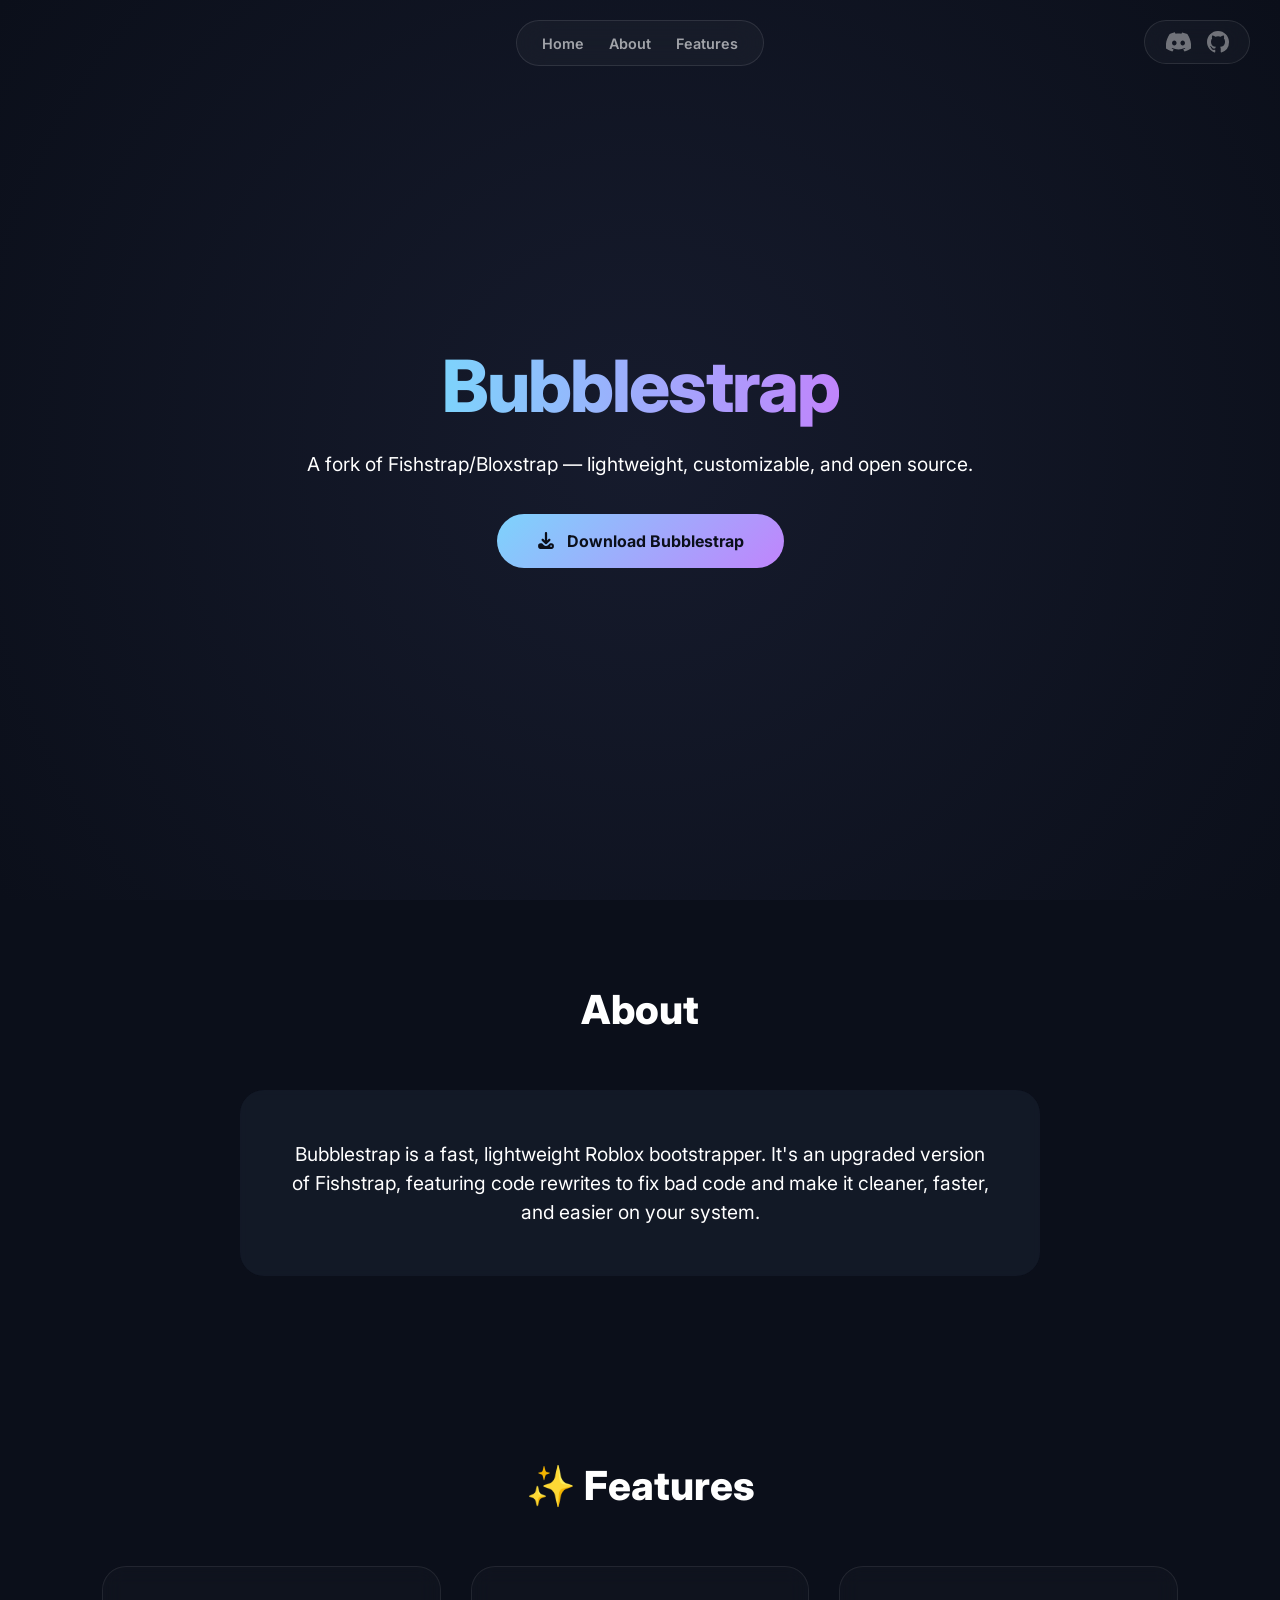
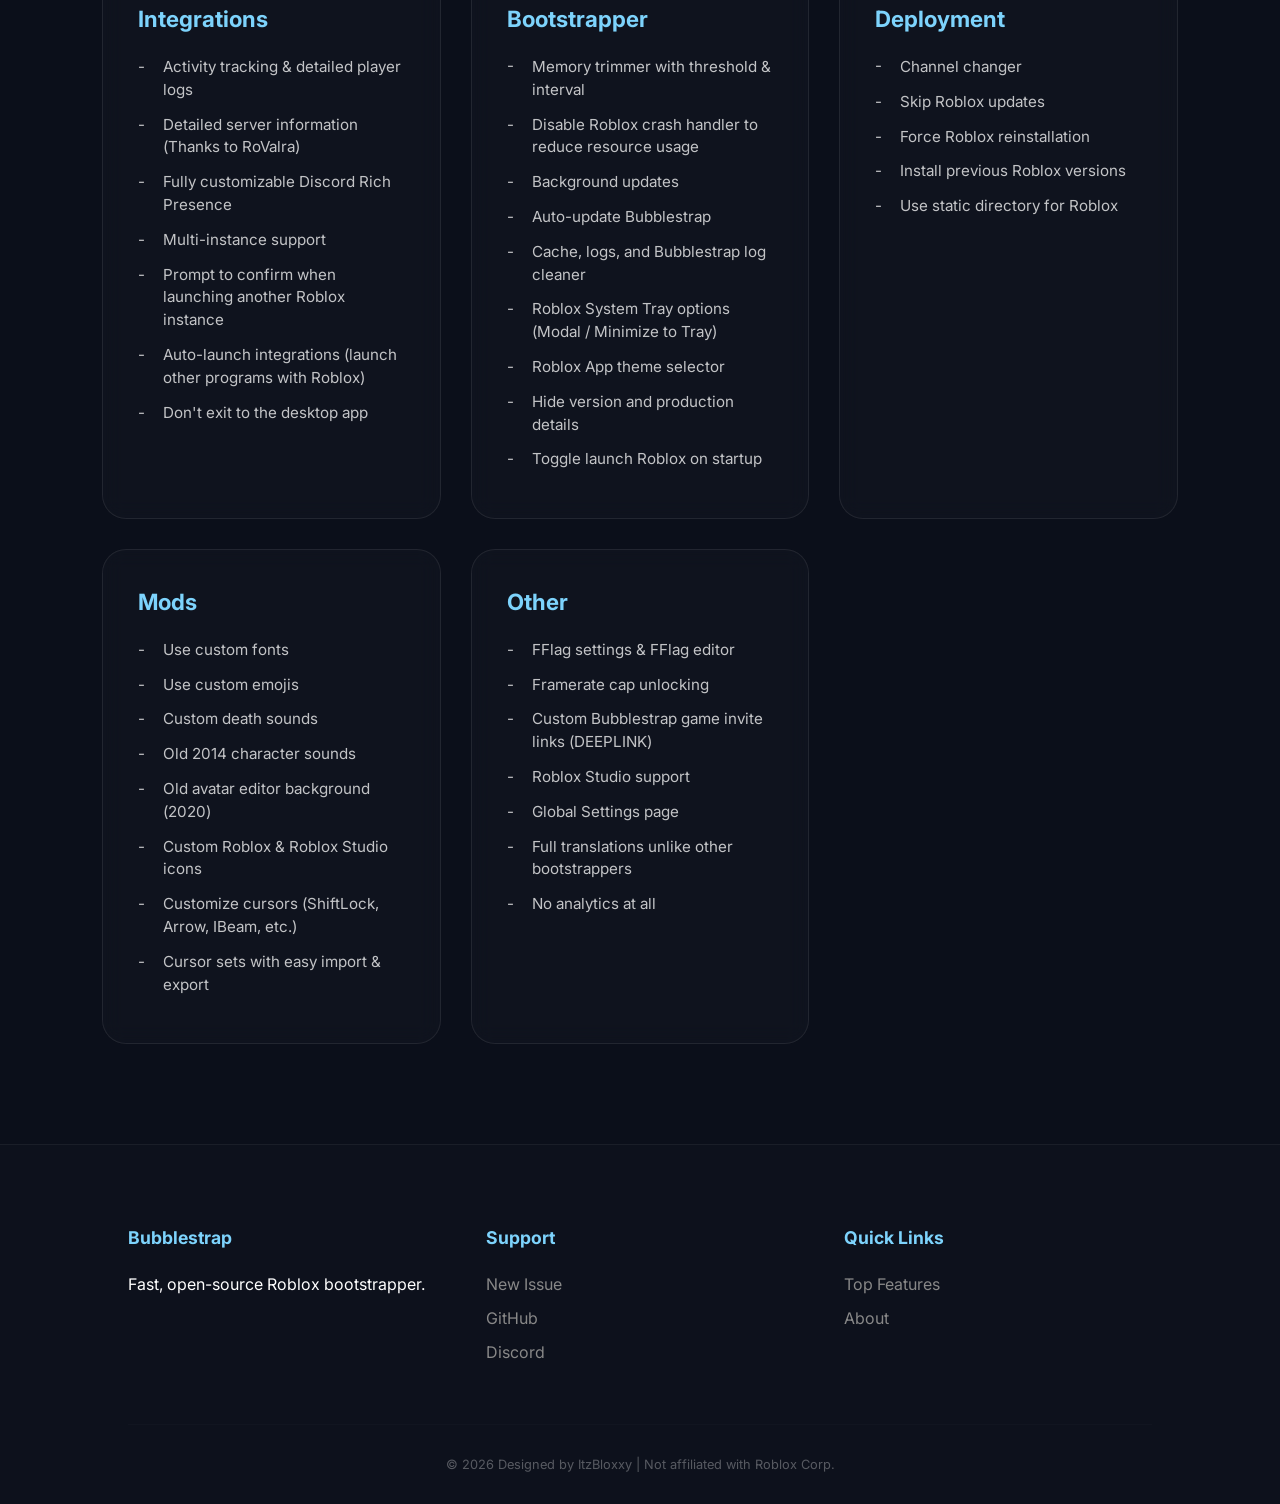
==== index.html @ a1fa7b93 "Small Update" ====
<!DOCTYPE html>
<html lang="en">
<head>
    <meta charset="UTF-8">
    <meta name="viewport" content="width=device-width, initial-scale=1.0">
    <title>Bubblestrap</title>

    <link rel="icon" type="image/x-icon" href="assets/icons/website.ico">
    <link rel="preconnect" href="https://fonts.googleapis.com">
    <link rel="preconnect" href="https://fonts.gstatic.com" crossorigin>
    <link href="https://fonts.googleapis.com/css2?family=Inter:wght@400;600;700;800&text=ABCDEFGHIJKLMNOPQRSTUVWXYZabcdefghijklmnopqrstuvwxyz0123456789%20%21%22%23%24%25%26%27%28%29%2A%2B%2C-./%3A%3B%3C%3D%3E%3F%40%5B%5C%5D%5E_%6B%7B%7C%7D%7E%E2%9C%A8&display=swap" rel="stylesheet">
    <link rel="stylesheet" href="css/style.css">
</head>
<body>

<div id="join-overlay">
    <div class="loader"></div>
    <h1 id="join-status">Preparing to join...</h1>
    <p style="opacity:.6;margin-bottom:20px;">Launching via Bubblestrap Protocol</p>
    <a id="manualJoinButton" class="btn" href="#">
        Click if not redirected
    </a>
</div>

<div id="main-site">
    <div class="bubble-container">
        <div class="bubble"></div>
        <div class="bubble"></div>
        <div class="bubble"></div>
        <div class="bubble"></div>
        <div class="bubble"></div>
    </div>

    <div class="social-header">
        <a href="https://discord.gg/VTKQCSwPvU" target="_blank" rel="noopener noreferrer" aria-label="Discord">
            <span class="icon icon-discord"></span>
        </a>
        <a href="https://github.com/ItzBloxxy/Bubblestrap" target="_blank" rel="noopener noreferrer" aria-label="GitHub">
            <span class="icon icon-github"></span>
        </a>
    </div>

    <nav>
        <ul>
            <li><a href="#home">Home</a></li>
            <li><a href="#about">About</a></li>
            <li><a href="#features">Features</a></li>
        </ul>
    </nav>

    <div id="home" class="hero">
        <h1 class="reveal">Bubblestrap</h1>
        <p class="reveal">
            A fork of Fishstrap/Bloxstrap — lightweight, customizable, and open source.
        </p>

        <a
            id="download-latest"
            class="btn reveal"
            href="https://github.com/ItzBloxxy/Bubblestrap/releases/latest/download/Bubblestrap.exe"
        >
            <span class="icon icon-download btn-icon"></span>
            Download Bubblestrap
        </a>
    </div>

    <section id="about">
        <h2 class="reveal">About</h2>
        <div class="about-box reveal">
            <p>
                Bubblestrap is a fast, lightweight Roblox bootstrapper.
                 It's an upgraded version of Fishstrap, featuring code rewrites to fix bad code and make it cleaner, faster, and easier on your system.
            </p>
        </div>
    </section>

<section id="features">
        <h2 class="reveal">✨ Features</h2>

        <div class="features-container">
            <!-- INTEGRATIONS -->
            <div class="feature-category reveal">
                <h3>Integrations</h3>
                <ul class="feature-list">
                    <li>Activity tracking & detailed player logs</li>
                    <li>Detailed server information (Thanks to RoValra)</li>
                    <li>Fully customizable Discord Rich Presence</li>
                    <li>Multi-instance support</li>
                    <li>Prompt to confirm when launching another Roblox instance</li>
                    <li>Auto-launch integrations (launch other programs with Roblox)</li>
                    <li>Don't exit to the desktop app</li>
                </ul>
            </div>

            <!-- BOOTSTRAPPER -->
            <div class="feature-category reveal">
                <h3>Bootstrapper</h3>
                <ul class="feature-list">
                    <li>Memory trimmer with threshold & interval</li>
                    <li>Disable Roblox crash handler to reduce resource usage</li>
                    <li>Background updates</li>
                    <li>Auto-update Bubblestrap</li>
                    <li>Cache, logs, and Bubblestrap log cleaner</li>
                    <li>Roblox System Tray options (Modal / Minimize to Tray)</li>
                    <li>Roblox App theme selector</li>
                    <li>Hide version and production details</li>
                    <li>Toggle launch Roblox on startup</li>
                </ul>
            </div>

            <!-- DEPLOYMENT -->
            <div class="feature-category reveal">
                <h3>Deployment</h3>
                <ul class="feature-list">
                    <li>Channel changer</li>
                    <li>Skip Roblox updates</li>
                    <li>Force Roblox reinstallation</li>
                    <li>Install previous Roblox versions</li>
                    <li>Use static directory for Roblox</li>
                </ul>
            </div>

            <!-- MODS -->
            <div class="feature-category reveal">
                <h3>Mods</h3>
                <ul class="feature-list">
                    <li>Use custom fonts</li>
                    <li>Use custom emojis</li>
                    <li>Custom death sounds</li>
                    <li>Old 2014 character sounds</li>
                    <li>Old avatar editor background (2020)</li>
                    <li>Custom Roblox & Roblox Studio icons</li>
                    <li>Customize cursors (ShiftLock, Arrow, IBeam, etc.)</li>
                    <li>Cursor sets with easy import & export</li>
                </ul>
            </div>

            <!-- MISC FEATURES -->
            <div class="feature-category reveal">
                <h3>Other</h3>
                <ul class="feature-list">
                    <li>FFlag settings & FFlag editor</li>
                    <li>Framerate cap unlocking</li>
                    <li>Custom Bubblestrap game invite links (DEEPLINK)</li>
                    <li>Roblox Studio support</li>
                    <li>Global Settings page</li>
                    <li>Full translations unlike other bootstrappers</li>
                    <li>No analytics at all</li>
                </ul>
            </div>
        </div>
    </section>

    <footer>
        <div class="footer-grid">
            <div class="footer-item">
                <h4>Bubblestrap</h4>
                <p>Fast, open-source Roblox bootstrapper.</p>
            </div>

            <div class="footer-item">
                <h4>Support</h4>
                <a href="https://github.com/ItzBloxxy/Bubblestrap/issues/new">New Issue</a>
                <a href="https://github.com/ItzBloxxy/Bubblestrap">GitHub</a>
                <a href="https://discord.gg/VTKQCSwPvU">Discord</a>
            </div>

            <div class="footer-item">
                <h4>Quick Links</h4>
                <a href="#features">Top Features</a>
                <a href="#about">About</a>
            </div>
        </div>

        <div class="bottom-bar">
            © 2026 Designed by ItzBloxxy | Not affiliated with Roblox Corp.
        </div>
    </footer>
</div>

<script src="js/main.js" defer></script>
</body>
</html>
---- css/style.css ----
* { 
    margin: 0; 
    padding: 0; 
    box-sizing: border-box; 
    text-decoration: none !important; 
}

html {
    scroll-behavior: smooth;
    overscroll-behavior-y: none;
}

body {
    font-family: 'Inter', sans-serif;
    background: #0b0f1a;
    color: #fff;
    overflow-x: hidden;
    line-height: 1.5;
    text-rendering: optimizeSpeed;
    -webkit-font-smoothing: antialiased;
}

.icon {
    display: inline-block;
    background-color: currentColor;
    -webkit-mask-size: contain;
    mask-size: contain;
    -webkit-mask-repeat: no-repeat;
    mask-repeat: no-repeat;
    -webkit-mask-position: center;
    mask-position: center;
    flex-shrink: 0;
}

.icon-discord {
    width: 27px;
    height: 22px;
    -webkit-mask-image: url("../assets/icons/discord.svg");
    mask-image: url("../assets/icons/discord.svg");
}

.icon-github {
    width: 22px;
    height: 22px;
    -webkit-mask-image: url("../assets/icons/github.svg");
    mask-image: url("../assets/icons/github.svg");
}

.icon-download {
    width: 18px;
    height: 18px;
    -webkit-mask-image: url("../assets/icons/download.svg");
    mask-image: url("../assets/icons/download.svg");
}

#join-overlay {
    display: none;
    position: fixed;
    inset: 0;
    background: #0b0f1a;
    z-index: 9999;
    flex-direction: column;
    justify-content: center;
    align-items: center;
    text-align: center;
}

.loader {
    border: 4px solid rgba(255, 255, 255, 0.1);
    border-top: 4px solid #7dd3fc;
    border-radius: 50%;
    width: 50px;
    height: 50px;
    animation: spin 1s linear infinite;
    margin-bottom: 20px;
}

@keyframes spin {
    to { transform: rotate(360deg); }
}

/* --- navigaton --- */
.social-header {
    position: fixed;
    top: 20px;
    right: 30px;
    z-index: 100;
    display: flex;
    gap: 15px;
    padding: 10px 20px;
    background: rgba(255, 255, 255, 0.03);
    backdrop-filter: blur(15px);
    -webkit-backdrop-filter: blur(15px);
    border: 1px solid rgba(255, 255, 255, 0.1);
    border-radius: 999px;
    align-items: center;
}

.social-header a {
    color: rgba(255,255,255,0.4);
    transition: 0.3s;
    display: flex;
}

.social-header a:hover { 
    color: #7dd3fc; 
    transform: translateY(-2px); 
}

nav {
    position: fixed;
    top: 20px;
    left: 50%;
    transform: translateX(-50%);
    z-index: 90;
    padding: 10px 25px;
    background: rgba(255, 255, 255, 0.03);
    backdrop-filter: blur(15px);
    -webkit-backdrop-filter: blur(15px);
    border: 1px solid rgba(255, 255, 255, 0.1);
    border-radius: 999px;
    white-space: nowrap;
}

nav ul { display: flex; gap: 25px; list-style: none; align-items: center; }
nav ul li a { color: #fff; font-size: 0.9rem; font-weight: 600; opacity: 0.6; transition: 0.3s; }
nav ul li a:hover { opacity: 1; color: #7dd3fc; }

/* --- BUBBLES!!!! --- */
.bubble-container {
    position: fixed;
    top: 0; left: 0; width: 100%; height: 100%;
    z-index: -1;
    background: radial-gradient(circle at center, #161b2d 0%, #0b0f1a 100%);
    overflow: hidden;
    pointer-events: none;
}

.bubble {
    position: absolute;
    top: 100%;
    background: linear-gradient(135deg, rgba(125, 211, 252, 0.1), rgba(192, 132, 252, 0.1));
    border: 1px solid rgba(255, 255, 255, 0.05);
    border-radius: 50%;
    will-change: transform;
    animation: float 22s infinite linear;
    contain: strict;
    transform: translateZ(0);
    backface-visibility: hidden;
}

@keyframes float {
    0% { transform: translateY(0); opacity: 0; }
    10% { opacity: 0.4; }
    90% { opacity: 0.4; }
    100% { transform: translateY(-125vh); opacity: 0; }
}

.bubble:nth-child(1) { left: 10%; width: 80px; height: 80px; animation-delay: -2s; animation-duration: 18s; }
.bubble:nth-child(2) { left: 30%; width: 120px; height: 120px; animation-delay: -8s; animation-duration: 25s; }
.bubble:nth-child(3) { left: 50%; width: 60px; height: 60px; animation-delay: -14s; animation-duration: 20s; }
.bubble:nth-child(4) { left: 80%; width: 100px; height: 100px; animation-delay: -5s; animation-duration: 22s; }
.bubble:nth-child(5) { left: 15%; width: 40px; height: 40px; animation-delay: -18s; animation-duration: 15s; }

/* --- HERO & BUTTONS --- */
.hero {
    height: 100vh;
    display: flex;
    flex-direction: column;
    justify-content: center;
    align-items: center;
    text-align: center;
}

.hero h1 {
    font-size: 4.5rem;
    font-weight: 800;
    letter-spacing: -2px;
    background: linear-gradient(90deg, #7dd3fc, #c084fc);
    -webkit-background-clip: text;
    background-clip: text;
    -webkit-text-fill-color: transparent;
}

.hero p { font-size: 1.2rem; opacity: 0.6; margin-top: 10px; }

.btn {
    margin-top: 35px;
    padding: 15px 40px;
    background: linear-gradient(135deg, #7dd3fc, #c084fc);
    color: #0b0f1a;
    border-radius: 50px;
    font-weight: 700;
    display: inline-flex;
    align-items: center;
    gap: 12px;
    transition: 0.3s cubic-bezier(0.175, 0.885, 0.32, 1.275);
    border: none;
    cursor: pointer;
}

.btn:hover {
    transform: scale(1.05);
    box-shadow: 0 10px 30px rgba(125, 211, 252, 0.4);
}

.version-update {
    animation: versionPop 0.8s ease;
}

@keyframes versionPop {
    0% { transform: scale(1); filter: brightness(1); }
    40% { transform: scale(1.15); filter: brightness(1.5); }
    100% { transform: scale(1); filter: brightness(1); }
}

/* --- CONTENT SECTIONS --- */
section { padding: 80px 8% 100px; display: flex; flex-direction: column; align-items: center; }
h2 { font-size: 2.5rem; margin-bottom: 50px; font-weight: 800; }

.features-container {
    display: grid;
    grid-template-columns: repeat(auto-fit, minmax(320px, 1fr));
    gap: 30px;
    width: 100%;
    max-width: 1200px;
}

.feature-category {
    background: rgba(255, 255, 255, 0.02);
    backdrop-filter: blur(10px);
    -webkit-backdrop-filter: blur(10px);
    border: 1px solid rgba(255, 255, 255, 0.08);
    border-radius: 24px;
    padding: 35px;
    transition: 0.3s;
}

.feature-category:hover { 
    border-color: rgba(125, 211, 252, 0.3); 
    background: rgba(255, 255, 255, 0.04);
    transform: translateY(-5px);
}

.highlight-card {
    border-color: rgba(192, 132, 252, 0.2);
    background: linear-gradient(135deg, rgba(125, 211, 252, 0.03), rgba(192, 132, 252, 0.03));
}

.feature-category h3 { color: #7dd3fc; margin-bottom: 20px; font-size: 1.4rem; }

.feature-list { list-style: none; }
.feature-list li {
    margin-bottom: 12px;
    font-size: 0.95rem;
    opacity: 0.75;
    position: relative;
    padding-left: 25px;
}

.feature-list li::before {
    content: "-";
    position: absolute;
    left: 0;
}

.about-box { 
    max-width: 800px; 
    padding: 50px; 
    text-align: center; 
    font-size: 1.2rem;
    background: rgba(30, 41, 59, 0.4); 
    backdrop-filter: blur(3px);
    -webkit-backdrop-filter: blur(3px);
    border-radius: 24px;
}

/* --- REVEAL EFFECTS --- */
.reveal { 
    opacity: 0; 
    transform: translateY(20px); 
    transition: 0.6s ease-out; 
}

.reveal.active { 
    opacity: 1; 
    transform: translateY(0); 
}

/* --- FOOTER --- */
footer {
    background: rgba(255, 255, 255, 0.01);
    border-top: 1px solid rgba(255, 255, 255, 0.05);
    padding: 80px 10% 30px;
}

.footer-grid {
    display: grid;
    grid-template-columns: repeat(auto-fit, minmax(200px, 1fr));
    gap: 50px;
    margin-bottom: 50px;
}

.footer-item h4 { color: #7dd3fc; margin-bottom: 20px; font-size: 1.1rem; }
.footer-item a { display: block; color: #888; margin-bottom: 10px; transition: 0.3s; }
.footer-item a:hover { color: #fff; }
.bottom-bar { text-align: center; font-size: 0.8rem; opacity: 0.3; border-top: 1px solid rgba(255,255,255,0.05); padding-top: 30px; }

@media (max-width: 768px) {
    .social-header { top: auto; bottom: 25px; right: 50%; transform: translateX(50%); gap: 20px; }
    nav { width: auto; max-width: 92%; padding: 10px 18px; }
    nav ul { gap: 12px; justify-content: center; }
    nav ul li a { font-size: 0.82rem; }
    .hero h1 { font-size: 2.8rem; }
    .features-container { grid-template-columns: 1fr; }
    .bubble:nth-child(4), .bubble:nth-child(5) { display: none; }
}

@media (prefers-reduced-motion: reduce) {
    .bubble { animation: none !important; opacity: 0 !important; }
    .reveal { transition: none !important; opacity: 1 !important; transform: none !important; }
    .btn { transition: none !important; }
    .loader { animation: none !important; border-top-color: #7dd3fc; }
}
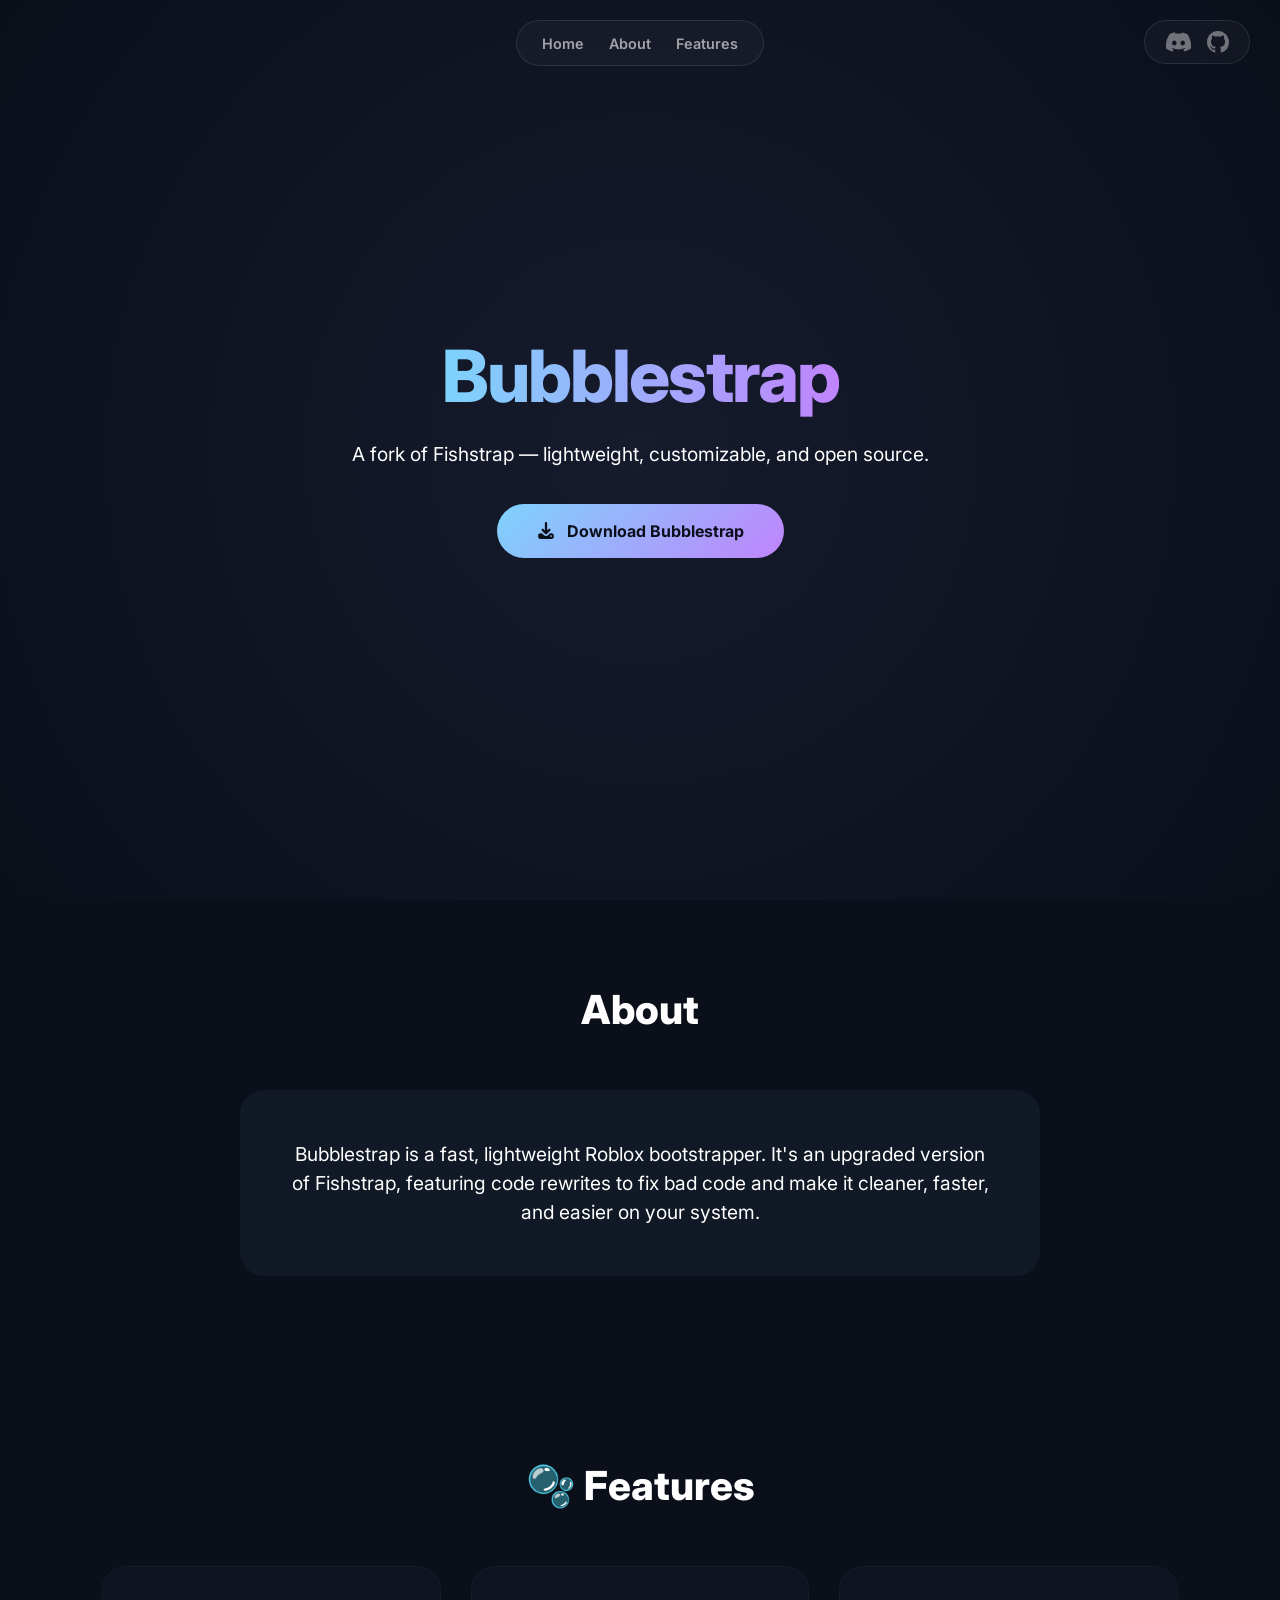
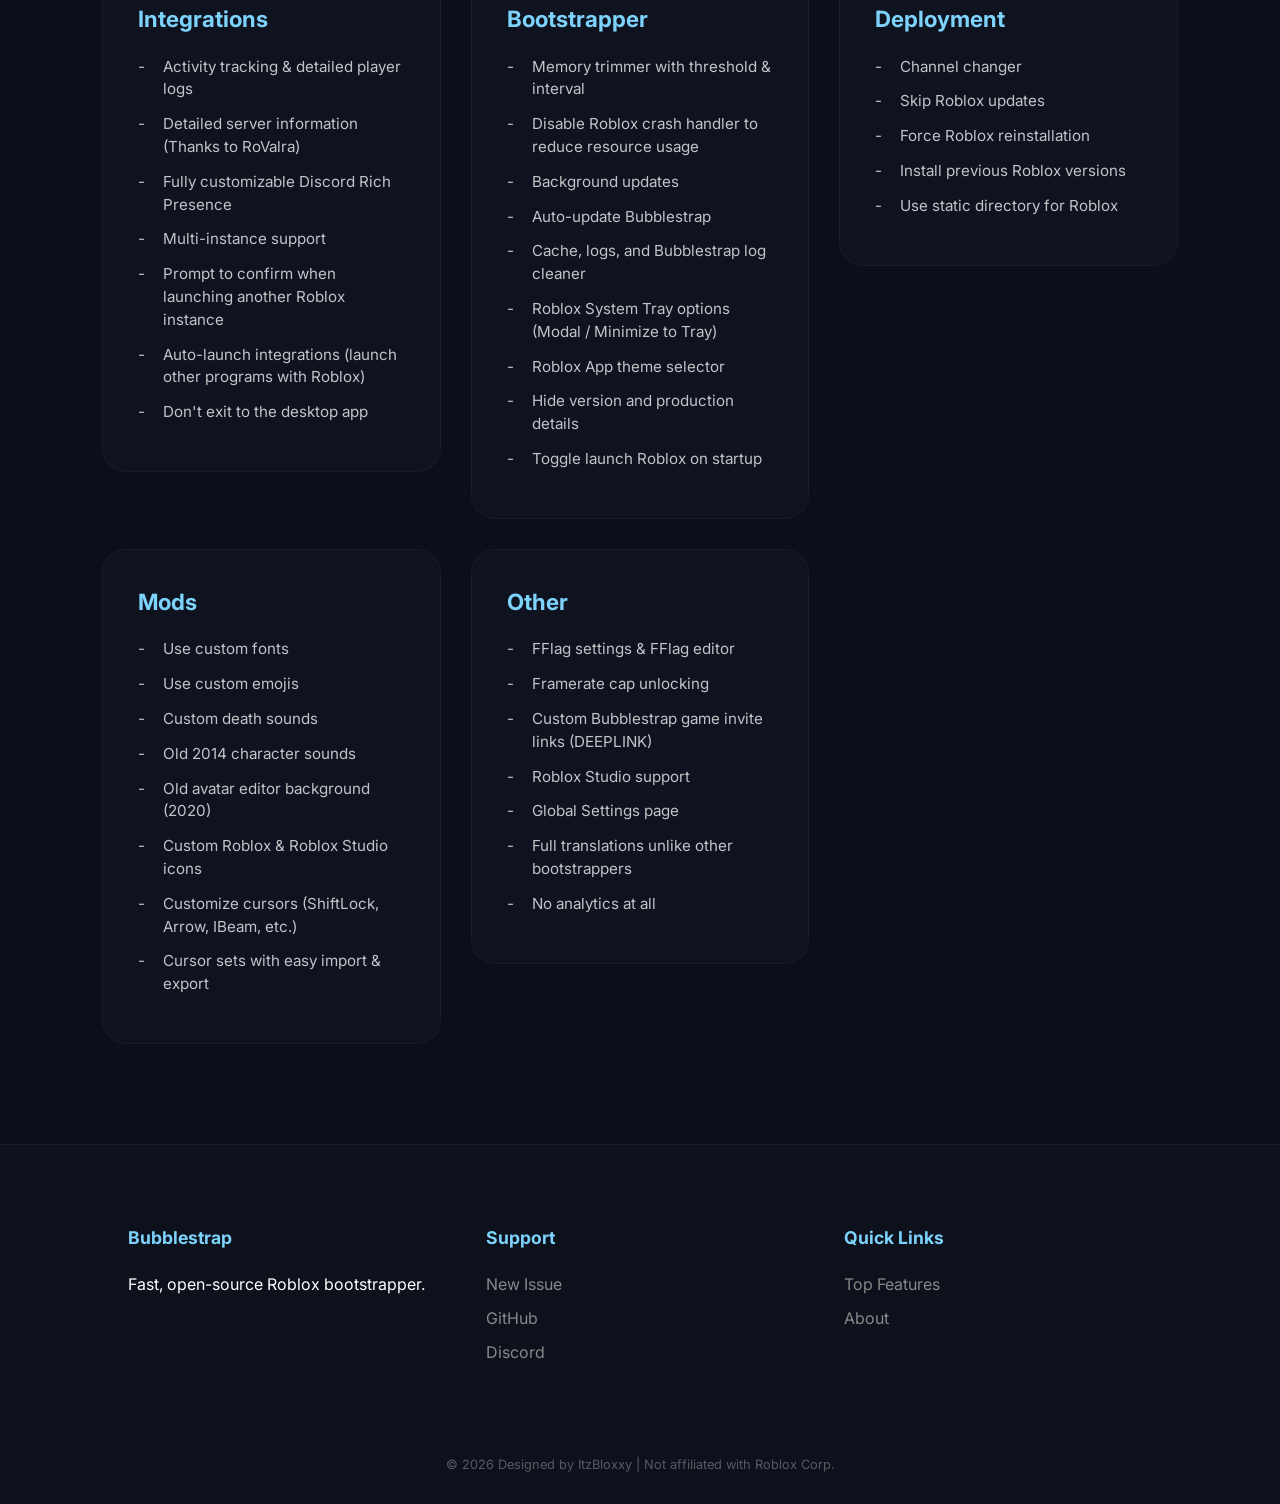
==== commit a371cd15: "Update index.html" ====
--- a/index.html
+++ b/index.html
@@ -1,185 +1,192 @@
 <!DOCTYPE html>
 <html lang="en">
+
 <head>
     <meta charset="UTF-8">
     <meta name="viewport" content="width=device-width, initial-scale=1.0">
     <title>Bubblestrap</title>
 
+    <meta name="description"
+        content="Bubblestrap is a fast, lightweight, and customizable open-source Roblox bootstrapper fork of Fishstrap.">
+
+    <meta property="og:type" content="website">
+    <meta property="og:title" content="Bubblestrap - Lightweight Roblox Bootstrapper">
+    <meta property="og:description"
+        content="An upgraded, cleaner, and faster version of Fishstrap featuring customizable Discord Rich Presence, FFlag editing, and advanced mods.">
+    <meta property="og:image" content="assets/icons/website.ico">
+
     <link rel="icon" type="image/x-icon" href="assets/icons/website.ico">
+
     <link rel="preconnect" href="https://fonts.googleapis.com">
     <link rel="preconnect" href="https://fonts.gstatic.com" crossorigin>
-    <link href="https://fonts.googleapis.com/css2?family=Inter:wght@400;600;700;800&text=ABCDEFGHIJKLMNOPQRSTUVWXYZabcdefghijklmnopqrstuvwxyz0123456789%20%21%22%23%24%25%26%27%28%29%2A%2B%2C-./%3A%3B%3C%3D%3E%3F%40%5B%5C%5D%5E_%6B%7B%7C%7D%7E%E2%9C%A8&display=swap" rel="stylesheet">
+    <link
+        href="https://fonts.googleapis.com/css2?family=Inter:wght@400;600;700;800&display=swap"
+        rel="stylesheet">
     <link rel="stylesheet" href="css/style.css">
 </head>
+
 <body>
+    <main id="main-site">
+        <div class="bubble-container">
+            <div class="bubble"></div>
+            <div class="bubble"></div>
+            <div class="bubble"></div>
+            <div class="bubble"></div>
+            <div class="bubble"></div>
+        </div>
 
-<div id="join-overlay">
-    <div class="loader"></div>
-    <h1 id="join-status">Preparing to join...</h1>
-    <p style="opacity:.6;margin-bottom:20px;">Launching via Bubblestrap Protocol</p>
-    <a id="manualJoinButton" class="btn" href="#">
-        Click if not redirected
-    </a>
-</div>
+        <div class="social-header">
+            <a href="https://discord.gg/VTKQCSwPvU" target="_blank" rel="noopener noreferrer" aria-label="Discord">
+                <span class="icon icon-discord" aria-hidden="true"></span>
+            </a>
+            <a href="https://github.com/ItzBloxxy/Bubblestrap" target="_blank" rel="noopener noreferrer"
+                aria-label="GitHub">
+                <span class="icon icon-github" aria-hidden="true"></span>
+            </a>
+        </div>
 
-<div id="main-site">
-    <div class="bubble-container">
-        <div class="bubble"></div>
-        <div class="bubble"></div>
-        <div class="bubble"></div>
-        <div class="bubble"></div>
-        <div class="bubble"></div>
-    </div>
+        <nav>
+            <ul>
+                <li><a href="#home">Home</a></li>
+                <li><a href="#about">About</a></li>
+                <li><a href="#features">Features</a></li>
+            </ul>
+        </nav>
 
-    <div class="social-header">
-        <a href="https://discord.gg/VTKQCSwPvU" target="_blank" rel="noopener noreferrer" aria-label="Discord">
-            <span class="icon icon-discord"></span>
-        </a>
-        <a href="https://github.com/ItzBloxxy/Bubblestrap" target="_blank" rel="noopener noreferrer" aria-label="GitHub">
-            <span class="icon icon-github"></span>
-        </a>
-    </div>
+        <section id="home" class="hero">
+            <h1 class="reveal">Bubblestrap</h1>
+            <p class="reveal">
+                A fork of Fishstrap — lightweight, customizable, and open source.
+            </p>
 
-    <nav>
-        <ul>
-            <li><a href="#home">Home</a></li>
-            <li><a href="#about">About</a></li>
-            <li><a href="#features">Features</a></li>
-        </ul>
-    </nav>
+            <div class="reveal">
+                <a id="download-latest" class="btn"
+                    href="https://github.com/ItzBloxxy/Bubblestrap/releases/latest/download/Bubblestrap.exe">
+                    <span class="icon icon-download btn-icon" aria-hidden="true"></span>
+                    Download Bubblestrap
+                </a>
+            </div>
+        </section>
 
-    <div id="home" class="hero">
-        <h1 class="reveal">Bubblestrap</h1>
-        <p class="reveal">
-            A fork of Fishstrap/Bloxstrap — lightweight, customizable, and open source.
-        </p>
+        <section id="about">
+            <h2 class="reveal">About</h2>
+            <div class="about-box reveal">
+                <p>
+                    Bubblestrap is a fast, lightweight Roblox bootstrapper.
+                    It's an upgraded version of Fishstrap, featuring code rewrites to fix bad code and make it cleaner,
+                    faster, and easier on your system.
+                </p>
+            </div>
+        </section>
 
-        <a
-            id="download-latest"
-            class="btn reveal"
-            href="https://github.com/ItzBloxxy/Bubblestrap/releases/latest/download/Bubblestrap.exe"
-        >
-            <span class="icon icon-download btn-icon"></span>
-            Download Bubblestrap
-        </a>
-    </div>
+        <section id="features">
+            <h2 class="reveal">🫧 Features</h2>
 
-    <section id="about">
-        <h2 class="reveal">About</h2>
-        <div class="about-box reveal">
-            <p>
-                Bubblestrap is a fast, lightweight Roblox bootstrapper.
-                 It's an upgraded version of Fishstrap, featuring code rewrites to fix bad code and make it cleaner, faster, and easier on your system.
-            </p>
-        </div>
-    </section>
+            <div class="features-container">
+                <div class="reveal">
+                    <div class="feature-category">
+                        <h3>Integrations</h3>
+                        <ul class="feature-list">
+                            <li>Activity tracking & detailed player logs</li>
+                            <li>Detailed server information (Thanks to RoValra)</li>
+                            <li>Fully customizable Discord Rich Presence</li>
+                            <li>Multi-instance support</li>
+                            <li>Prompt to confirm when launching another Roblox instance</li>
+                            <li>Auto-launch integrations (launch other programs with Roblox)</li>
+                            <li>Don't exit to the desktop app</li>
+                        </ul>
+                    </div>
+                </div>
 
-<section id="features">
-        <h2 class="reveal">✨ Features</h2>
+                <div class="reveal">
+                    <div class="feature-category">
+                        <h3>Bootstrapper</h3>
+                        <ul class="feature-list">
+                            <li>Memory trimmer with threshold & interval</li>
+                            <li>Disable Roblox crash handler to reduce resource usage</li>
+                            <li>Background updates</li>
+                            <li>Auto-update Bubblestrap</li>
+                            <li>Cache, logs, and Bubblestrap log cleaner</li>
+                            <li>Roblox System Tray options (Modal / Minimize to Tray)</li>
+                            <li>Roblox App theme selector</li>
+                            <li>Hide version and production details</li>
+                            <li>Toggle launch Roblox on startup</li>
+                        </ul>
+                    </div>
+                </div>
 
-        <div class="features-container">
-            <!-- INTEGRATIONS -->
-            <div class="feature-category reveal">
-                <h3>Integrations</h3>
-                <ul class="feature-list">
-                    <li>Activity tracking & detailed player logs</li>
-                    <li>Detailed server information (Thanks to RoValra)</li>
-                    <li>Fully customizable Discord Rich Presence</li>
-                    <li>Multi-instance support</li>
-                    <li>Prompt to confirm when launching another Roblox instance</li>
-                    <li>Auto-launch integrations (launch other programs with Roblox)</li>
-                    <li>Don't exit to the desktop app</li>
-                </ul>
+                <div class="reveal">
+                    <div class="feature-category">
+                        <h3>Deployment</h3>
+                        <ul class="feature-list">
+                            <li>Channel changer</li>
+                            <li>Skip Roblox updates</li>
+                            <li>Force Roblox reinstallation</li>
+                            <li>Install previous Roblox versions</li>
+                            <li>Use static directory for Roblox</li>
+                        </ul>
+                    </div>
+                </div>
+
+                <div class="reveal">
+                    <div class="feature-category">
+                        <h3>Mods</h3>
+                        <ul class="feature-list">
+                            <li>Use custom fonts</li>
+                            <li>Use custom emojis</li>
+                            <li>Custom death sounds</li>
+                            <li>Old 2014 character sounds</li>
+                            <li>Old avatar editor background (2020)</li>
+                            <li>Custom Roblox & Roblox Studio icons</li>
+                            <li>Customize cursors (ShiftLock, Arrow, IBeam, etc.)</li>
+                            <li>Cursor sets with easy import & export</li>
+                        </ul>
+                    </div>
+                </div>
+
+                <div class="reveal">
+                    <div class="feature-category">
+                        <h3>Other</h3>
+                        <ul class="feature-list">
+                            <li>FFlag settings & FFlag editor</li>
+                            <li>Framerate cap unlocking</li>
+                            <li>Custom Bubblestrap game invite links (DEEPLINK)</li>
+                            <li>Roblox Studio support</li>
+                            <li>Global Settings page</li>
+                            <li>Full translations unlike other bootstrappers</li>
+                            <li>No analytics at all</li>
+                        </ul>
+                    </div>
+                </div>
+            </div>
+        </section>
+
+        <footer>
+            <div class="footer-grid">
+                <div class="footer-item">
+                    <h4>Bubblestrap</h4>
+                    <p>Fast, open-source Roblox bootstrapper.</p>
+                </div>
+
+                <div class="footer-item">
+                    <h4>Support</h4>
+                    <a href="https://github.com/ItzBloxxy/Bubblestrap/issues/new">New Issue</a>
+                    <a href="https://github.com/ItzBloxxy/Bubblestrap">GitHub</a>
+                    <a href="https://discord.gg/VTKQCSwPvU">Discord</a>
+                </div>
+
+                <div class="footer-item">
+                    <h4>Quick Links</h4>
+                    <a href="#features">Top Features</a>
+                    <a href="#about">About</a>
+                </div>
             </div>
 
-            <!-- BOOTSTRAPPER -->
-            <div class="feature-category reveal">
-                <h3>Bootstrapper</h3>
-                <ul class="feature-list">
-                    <li>Memory trimmer with threshold & interval</li>
-                    <li>Disable Roblox crash handler to reduce resource usage</li>
-                    <li>Background updates</li>
-                    <li>Auto-update Bubblestrap</li>
-                    <li>Cache, logs, and Bubblestrap log cleaner</li>
-                    <li>Roblox System Tray options (Modal / Minimize to Tray)</li>
-                    <li>Roblox App theme selector</li>
-                    <li>Hide version and production details</li>
-                    <li>Toggle launch Roblox on startup</li>
-                </ul>
+            <div class="bottom-bar">
+                © 2026 Designed by ItzBloxxy | Not affiliated with Roblox Corp.
             </div>
-
-            <!-- DEPLOYMENT -->
-            <div class="feature-category reveal">
-                <h3>Deployment</h3>
-                <ul class="feature-list">
-                    <li>Channel changer</li>
-                    <li>Skip Roblox updates</li>
-                    <li>Force Roblox reinstallation</li>
-                    <li>Install previous Roblox versions</li>
-                    <li>Use static directory for Roblox</li>
-                </ul>
-            </div>
-
-            <!-- MODS -->
-            <div class="feature-category reveal">
-                <h3>Mods</h3>
-                <ul class="feature-list">
-                    <li>Use custom fonts</li>
-                    <li>Use custom emojis</li>
-                    <li>Custom death sounds</li>
-                    <li>Old 2014 character sounds</li>
-                    <li>Old avatar editor background (2020)</li>
-                    <li>Custom Roblox & Roblox Studio icons</li>
-                    <li>Customize cursors (ShiftLock, Arrow, IBeam, etc.)</li>
-                    <li>Cursor sets with easy import & export</li>
-                </ul>
-            </div>
-
-            <!-- MISC FEATURES -->
-            <div class="feature-category reveal">
-                <h3>Other</h3>
-                <ul class="feature-list">
-                    <li>FFlag settings & FFlag editor</li>
-                    <li>Framerate cap unlocking</li>
-                    <li>Custom Bubblestrap game invite links (DEEPLINK)</li>
-                    <li>Roblox Studio support</li>
-                    <li>Global Settings page</li>
-                    <li>Full translations unlike other bootstrappers</li>
-                    <li>No analytics at all</li>
-                </ul>
-            </div>
-        </div>
-    </section>
-
-    <footer>
-        <div class="footer-grid">
-            <div class="footer-item">
-                <h4>Bubblestrap</h4>
-                <p>Fast, open-source Roblox bootstrapper.</p>
-            </div>
-
-            <div class="footer-item">
-                <h4>Support</h4>
-                <a href="https://github.com/ItzBloxxy/Bubblestrap/issues/new">New Issue</a>
-                <a href="https://github.com/ItzBloxxy/Bubblestrap">GitHub</a>
-                <a href="https://discord.gg/VTKQCSwPvU">Discord</a>
-            </div>
-
-            <div class="footer-item">
-                <h4>Quick Links</h4>
-                <a href="#features">Top Features</a>
-                <a href="#about">About</a>
-            </div>
-        </div>
-
-        <div class="bottom-bar">
-            © 2026 Designed by ItzBloxxy | Not affiliated with Roblox Corp.
-        </div>
-    </footer>
-</div>
-
-<script src="js/main.js" defer></script>
+        </footer>
+    </main>
+    <script src="js/main.js" defer></script>
 </body>
 </html>
-
-
--- a/css/style.css
+++ b/css/style.css
@@ -1,8 +1,12 @@
-* { 
-    margin: 0; 
-    padding: 0; 
-    box-sizing: border-box; 
-    text-decoration: none !important; 
+* {
+    margin: 0;
+    padding: 0;
+    box-sizing: border-box;
+    -webkit-tap-highlight-color: transparent;
+}
+
+a {
+    text-decoration: none;
 }
 
 html {
@@ -16,20 +20,17 @@
     color: #fff;
     overflow-x: hidden;
     line-height: 1.5;
-    text-rendering: optimizeSpeed;
+    text-rendering: optimizeLegibility;
     -webkit-font-smoothing: antialiased;
+    -moz-osx-font-smoothing: grayscale;
 }
 
 .icon {
     display: inline-block;
     background-color: currentColor;
-    -webkit-mask-size: contain;
-    mask-size: contain;
-    -webkit-mask-repeat: no-repeat;
-    mask-repeat: no-repeat;
-    -webkit-mask-position: center;
-    mask-position: center;
     flex-shrink: 0;
+    -webkit-mask: no-repeat center / contain;
+    mask: no-repeat center / contain;
 }
 
 .icon-discord {
@@ -54,7 +55,7 @@
 }
 
 #join-overlay {
-    display: none;
+    display: flex;
     position: fixed;
     inset: 0;
     background: #0b0f1a;
@@ -76,10 +77,11 @@
 }
 
 @keyframes spin {
-    to { transform: rotate(360deg); }
-}
-
-/* --- navigaton --- */
+    to {
+        transform: rotate3d(0, 0, 1, 360deg);
+    }
+}
+
 .social-header {
     position: fixed;
     top: 20px;
@@ -89,22 +91,17 @@
     gap: 15px;
     padding: 10px 20px;
     background: rgba(255, 255, 255, 0.03);
-    backdrop-filter: blur(15px);
-    -webkit-backdrop-filter: blur(15px);
+    backdrop-filter: blur(14px);
+    -webkit-backdrop-filter: blur(14px);
     border: 1px solid rgba(255, 255, 255, 0.1);
     border-radius: 999px;
     align-items: center;
 }
 
 .social-header a {
-    color: rgba(255,255,255,0.4);
-    transition: 0.3s;
-    display: flex;
-}
-
-.social-header a:hover { 
-    color: #7dd3fc; 
-    transform: translateY(-2px); 
+    color: rgba(255, 255, 255, 0.4);
+    transition: color 0.3s;
+    display: flex;
 }
 
 nav {
@@ -115,54 +112,115 @@
     z-index: 90;
     padding: 10px 25px;
     background: rgba(255, 255, 255, 0.03);
-    backdrop-filter: blur(15px);
-    -webkit-backdrop-filter: blur(15px);
+    backdrop-filter: blur(14px);
+    -webkit-backdrop-filter: blur(14px);
     border: 1px solid rgba(255, 255, 255, 0.1);
     border-radius: 999px;
     white-space: nowrap;
 }
 
-nav ul { display: flex; gap: 25px; list-style: none; align-items: center; }
-nav ul li a { color: #fff; font-size: 0.9rem; font-weight: 600; opacity: 0.6; transition: 0.3s; }
-nav ul li a:hover { opacity: 1; color: #7dd3fc; }
-
-/* --- BUBBLES!!!! --- */
+nav ul {
+    display: flex;
+    gap: 25px;
+    list-style: none;
+    align-items: center;
+}
+
+nav ul li a {
+    color: #fff;
+    font-size: 0.9rem;
+    font-weight: 600;
+    opacity: 0.6;
+    transition: opacity 0.3s, color 0.3s;
+}
+
 .bubble-container {
     position: fixed;
-    top: 0; left: 0; width: 100%; height: 100%;
+    top: 0;
+    left: 0;
+    width: 100%;
+    height: 100%;
     z-index: -1;
     background: radial-gradient(circle at center, #161b2d 0%, #0b0f1a 100%);
     overflow: hidden;
     pointer-events: none;
+    isolation: isolate;
+    will-change: transform;
 }
 
 .bubble {
     position: absolute;
-    top: 100%;
+    top: 100vh;
     background: linear-gradient(135deg, rgba(125, 211, 252, 0.1), rgba(192, 132, 252, 0.1));
     border: 1px solid rgba(255, 255, 255, 0.05);
     border-radius: 50%;
-    will-change: transform;
+    will-change: transform, opacity;
     animation: float 22s infinite linear;
     contain: strict;
-    transform: translateZ(0);
+    transform: translate3d(0, 0, 0);
     backface-visibility: hidden;
 }
 
 @keyframes float {
-    0% { transform: translateY(0); opacity: 0; }
-    10% { opacity: 0.4; }
-    90% { opacity: 0.4; }
-    100% { transform: translateY(-125vh); opacity: 0; }
-}
-
-.bubble:nth-child(1) { left: 10%; width: 80px; height: 80px; animation-delay: -2s; animation-duration: 18s; }
-.bubble:nth-child(2) { left: 30%; width: 120px; height: 120px; animation-delay: -8s; animation-duration: 25s; }
-.bubble:nth-child(3) { left: 50%; width: 60px; height: 60px; animation-delay: -14s; animation-duration: 20s; }
-.bubble:nth-child(4) { left: 80%; width: 100px; height: 100px; animation-delay: -5s; animation-duration: 22s; }
-.bubble:nth-child(5) { left: 15%; width: 40px; height: 40px; animation-delay: -18s; animation-duration: 15s; }
-
-/* --- HERO & BUTTONS --- */
+    0% {
+        transform: translate3d(0, 0, 0);
+        opacity: 0;
+    }
+
+    10% {
+        opacity: 0.4;
+    }
+
+    90% {
+        opacity: 0.4;
+    }
+
+    100% {
+        transform: translate3d(0, -125vh, 0);
+        opacity: 0;
+    }
+}
+
+.bubble:nth-child(1) {
+    left: 10%;
+    width: 80px;
+    height: 80px;
+    animation-delay: -2s;
+    animation-duration: 18s;
+}
+
+.bubble:nth-child(2) {
+    left: 30%;
+    width: 120px;
+    height: 120px;
+    animation-delay: -8s;
+    animation-duration: 25s;
+}
+
+.bubble:nth-child(3) {
+    left: 50%;
+    width: 60px;
+    height: 60px;
+    animation-delay: -14s;
+    animation-duration: 20s;
+}
+
+.bubble:nth-child(4) {
+    left: 80%;
+    width: 100px;
+    height: 100px;
+    animation-delay: -5s;
+    animation-duration: 22s;
+}
+
+.bubble:nth-child(5) {
+    left: 15%;
+    width: 40px;
+    height: 40px;
+    animation-delay: -18s;
+    animation-duration: 15s;
+}
+
 .hero {
     height: 100vh;
     display: flex;
@@ -182,7 +240,11 @@
     -webkit-text-fill-color: transparent;
 }
 
-.hero p { font-size: 1.2rem; opacity: 0.6; margin-top: 10px; }
+.hero p {
+    font-size: 1.2rem;
+    opacity: 0.6;
+    margin-top: 10px;
+}
 
 .btn {
     margin-top: 35px;
@@ -194,62 +256,61 @@
     display: inline-flex;
     align-items: center;
     gap: 12px;
-    transition: 0.3s cubic-bezier(0.175, 0.885, 0.32, 1.275);
+    transition: transform 0.6s ease, box-shadow 0.6s ease;
     border: none;
     cursor: pointer;
 }
 
-.btn:hover {
-    transform: scale(1.05);
-    box-shadow: 0 10px 30px rgba(125, 211, 252, 0.4);
-}
-
-.version-update {
-    animation: versionPop 0.8s ease;
-}
-
-@keyframes versionPop {
-    0% { transform: scale(1); filter: brightness(1); }
-    40% { transform: scale(1.15); filter: brightness(1.5); }
-    100% { transform: scale(1); filter: brightness(1); }
-}
-
-/* --- CONTENT SECTIONS --- */
-section { padding: 80px 8% 100px; display: flex; flex-direction: column; align-items: center; }
-h2 { font-size: 2.5rem; margin-bottom: 50px; font-weight: 800; }
+section {
+    padding: 80px 8% 100px;
+    display: flex;
+    flex-direction: column;
+    align-items: center;
+    content-visibility: auto;
+    contain-intrinsic-size: auto 600px;
+}
+
+h2 {
+    font-size: 2.5rem;
+    margin-bottom: 50px;
+    font-weight: 800;
+}
 
 .features-container {
     display: grid;
-    grid-template-columns: repeat(auto-fit, minmax(320px, 1fr));
+    grid-template-columns: repeat(3, 1fr);
     gap: 30px;
     width: 100%;
     max-width: 1200px;
+    align-items: stretch;
+}
+
+@media (max-width: 1024px) {
+    .features-container {
+        grid-template-columns: repeat(2, 1fr);
+    }
 }
 
 .feature-category {
-    background: rgba(255, 255, 255, 0.02);
-    backdrop-filter: blur(10px);
-    -webkit-backdrop-filter: blur(10px);
-    border: 1px solid rgba(255, 255, 255, 0.08);
+    background: rgba(18, 22, 36, 0.6);
+    border: 1px solid rgba(255, 255, 255, 0.04);
     border-radius: 24px;
     padding: 35px;
-    transition: 0.3s;
-}
-
-.feature-category:hover { 
-    border-color: rgba(125, 211, 252, 0.3); 
-    background: rgba(255, 255, 255, 0.04);
-    transform: translateY(-5px);
-}
-
-.highlight-card {
-    border-color: rgba(192, 132, 252, 0.2);
-    background: linear-gradient(135deg, rgba(125, 211, 252, 0.03), rgba(192, 132, 252, 0.03));
-}
-
-.feature-category h3 { color: #7dd3fc; margin-bottom: 20px; font-size: 1.4rem; }
-
-.feature-list { list-style: none; }
+    display: flex;
+    flex-direction: column;
+    transition: background 0.6s, border-color 0.6s;
+}
+
+.feature-category h3 {
+    color: #7dd3fc;
+    margin-bottom: 20px;
+    font-size: 1.4rem;
+}
+
+.feature-list {
+    list-style: none;
+}
+
 .feature-list li {
     margin-bottom: 12px;
     font-size: 0.95rem;
@@ -264,30 +325,26 @@
     left: 0;
 }
 
-.about-box { 
-    max-width: 800px; 
-    padding: 50px; 
-    text-align: center; 
+.about-box {
+    max-width: 800px;
+    padding: 50px;
+    text-align: center;
     font-size: 1.2rem;
-    background: rgba(30, 41, 59, 0.4); 
-    backdrop-filter: blur(3px);
-    -webkit-backdrop-filter: blur(3px);
+    background: rgba(30, 41, 59, 0.4);
     border-radius: 24px;
 }
 
-/* --- REVEAL EFFECTS --- */
-.reveal { 
-    opacity: 0; 
-    transform: translateY(20px); 
-    transition: 0.6s ease-out; 
-}
-
-.reveal.active { 
-    opacity: 1; 
-    transform: translateY(0); 
-}
-
-/* --- FOOTER --- */
+.reveal {
+    opacity: 0;
+    transform: translate3d(0, 20px, 0);
+    transition: transform 0.6s ease-out, opacity 0.6s ease-out;
+}
+
+.reveal.active {
+    opacity: 1;
+    transform: translate3d(0, 0, 0);
+}
+
 footer {
     background: rgba(255, 255, 255, 0.01);
     border-top: 1px solid rgba(255, 255, 255, 0.05);
@@ -301,24 +358,144 @@
     margin-bottom: 50px;
 }
 
-.footer-item h4 { color: #7dd3fc; margin-bottom: 20px; font-size: 1.1rem; }
-.footer-item a { display: block; color: #888; margin-bottom: 10px; transition: 0.3s; }
-.footer-item a:hover { color: #fff; }
-.bottom-bar { text-align: center; font-size: 0.8rem; opacity: 0.3; border-top: 1px solid rgba(255,255,255,0.05); padding-top: 30px; }
+.footer-item h4 {
+    color: #7dd3fc;
+    margin-bottom: 20px;
+    font-size: 1.1rem;
+}
+
+.footer-item a {
+    display: block;
+    color: #888;
+    margin-bottom: 10px;
+    transition: color 0.3s;
+}
+
+.bottom-bar {
+    text-align: center;
+    font-size: 0.8rem;
+    opacity: 0.3;
+    border-top: 1px solid rgba(255, 255, 255, 0.05);
+    padding-top: 30px;
+}
 
 @media (max-width: 768px) {
-    .social-header { top: auto; bottom: 25px; right: 50%; transform: translateX(50%); gap: 20px; }
-    nav { width: auto; max-width: 92%; padding: 10px 18px; }
-    nav ul { gap: 12px; justify-content: center; }
-    nav ul li a { font-size: 0.82rem; }
-    .hero h1 { font-size: 2.8rem; }
-    .features-container { grid-template-columns: 1fr; }
-    .bubble:nth-child(4), .bubble:nth-child(5) { display: none; }
+    .social-header {
+        top: auto;
+        bottom: 25px;
+        right: 50%;
+        transform: translateX(50%);
+        gap: 20px;
+    }
+
+    nav {
+        width: auto;
+        max-width: 92%;
+        padding: 10px 18px;
+    }
+
+    nav ul {
+        gap: 12px;
+        justify-content: center;
+    }
+
+    nav ul li a {
+        font-size: 0.82rem;
+    }
+
+    .hero h1 {
+        font-size: 2.8rem;
+    }
+
+    .features-container {
+        grid-template-columns: 1fr;
+    }
+
+    .btn {
+        flex-direction: row;
+        padding: 12px 24px;
+        font-size: 0.9rem;
+        gap: 8px;
+        margin-top: 25px;
+    }
+
+    .bubble:nth-child(4),
+    .bubble:nth-child(5) {
+        display: none;
+        animation: none;
+    }
+
+    .bubble:nth-child(1) {
+        left: 10%;
+        width: 50px;
+        height: 50px;
+        animation-duration: 20s;
+    }
+
+    .bubble:nth-child(2) {
+        left: 45%;
+        width: 80px;
+        height: 80px;
+        animation-duration: 28s;
+    }
+
+    .bubble:nth-child(3) {
+        left: 75%;
+        width: 45px;
+        height: 45px;
+        animation-duration: 24s;
+    }
+}
+
+@media (hover: hover) {
+    .social-header a:hover {
+        color: #7dd3fc;
+    }
+
+    nav ul li a:hover {
+        opacity: 1;
+        color: #7dd3fc;
+    }
+
+    .btn:hover {
+        box-shadow: 0 10px 30px rgba(125, 211, 252, 0.4);
+    }
+
+    .feature-category:hover {
+        border-color: rgba(125, 211, 252, 0.15);
+        background: rgba(255, 255, 255, 0.02);
+    }
+
+    .footer-item a:hover {
+        color: #fff;
+    }
+
+    .social-header a:focus-visible,
+    nav ul li a:focus-visible,
+    .btn:focus-visible {
+        outline: 2px solid #7dd3fc;
+        outline-offset: 2px;
+    }
 }
 
 @media (prefers-reduced-motion: reduce) {
-    .bubble { animation: none !important; opacity: 0 !important; }
-    .reveal { transition: none !important; opacity: 1 !important; transform: none !important; }
-    .btn { transition: none !important; }
-    .loader { animation: none !important; border-top-color: #7dd3fc; }
-}
+    .bubble {
+        animation: none !important;
+        opacity: 0 !important;
+    }
+
+    .reveal {
+        transition: none !important;
+        opacity: 1 !important;
+        transform: none !important;
+    }
+
+    .btn {
+        transition: none !important;
+    }
+
+    .loader {
+        animation: none !important;
+        border-top-color: #7dd3fc;
+    }
+}
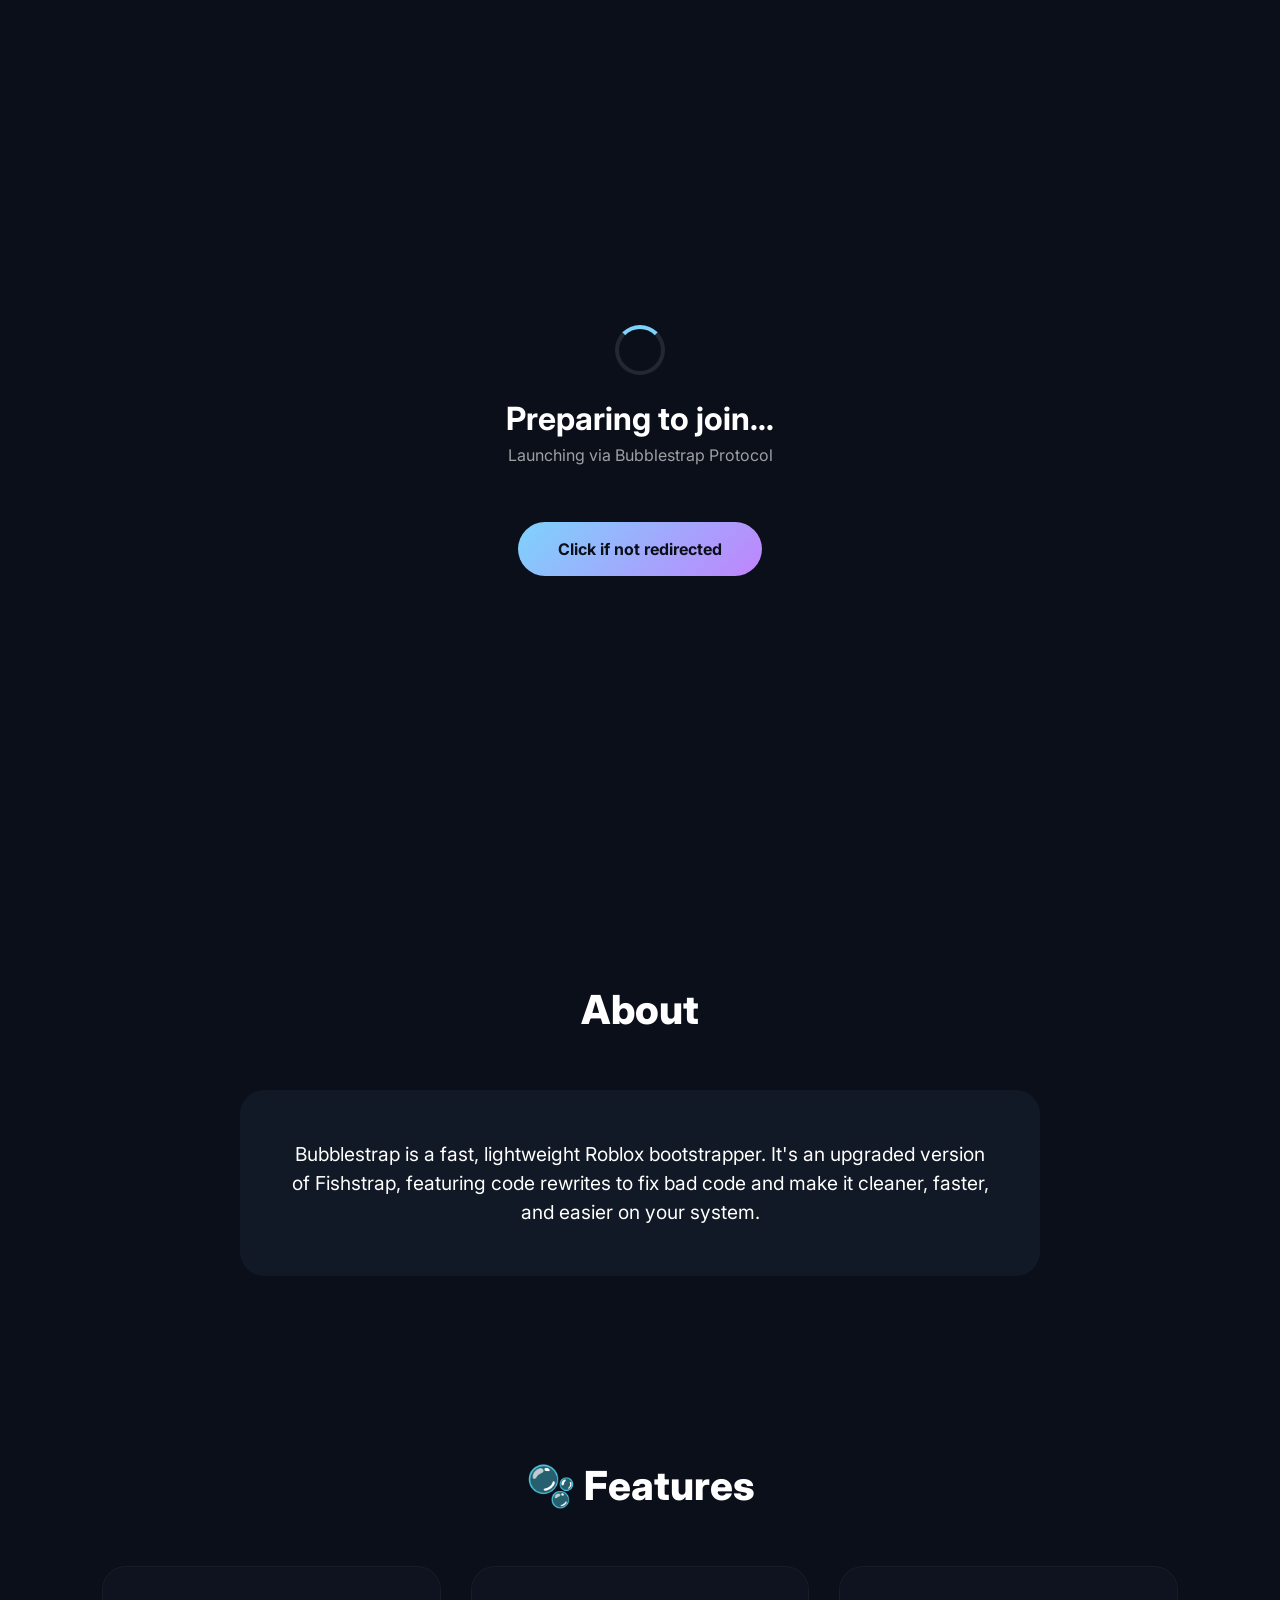
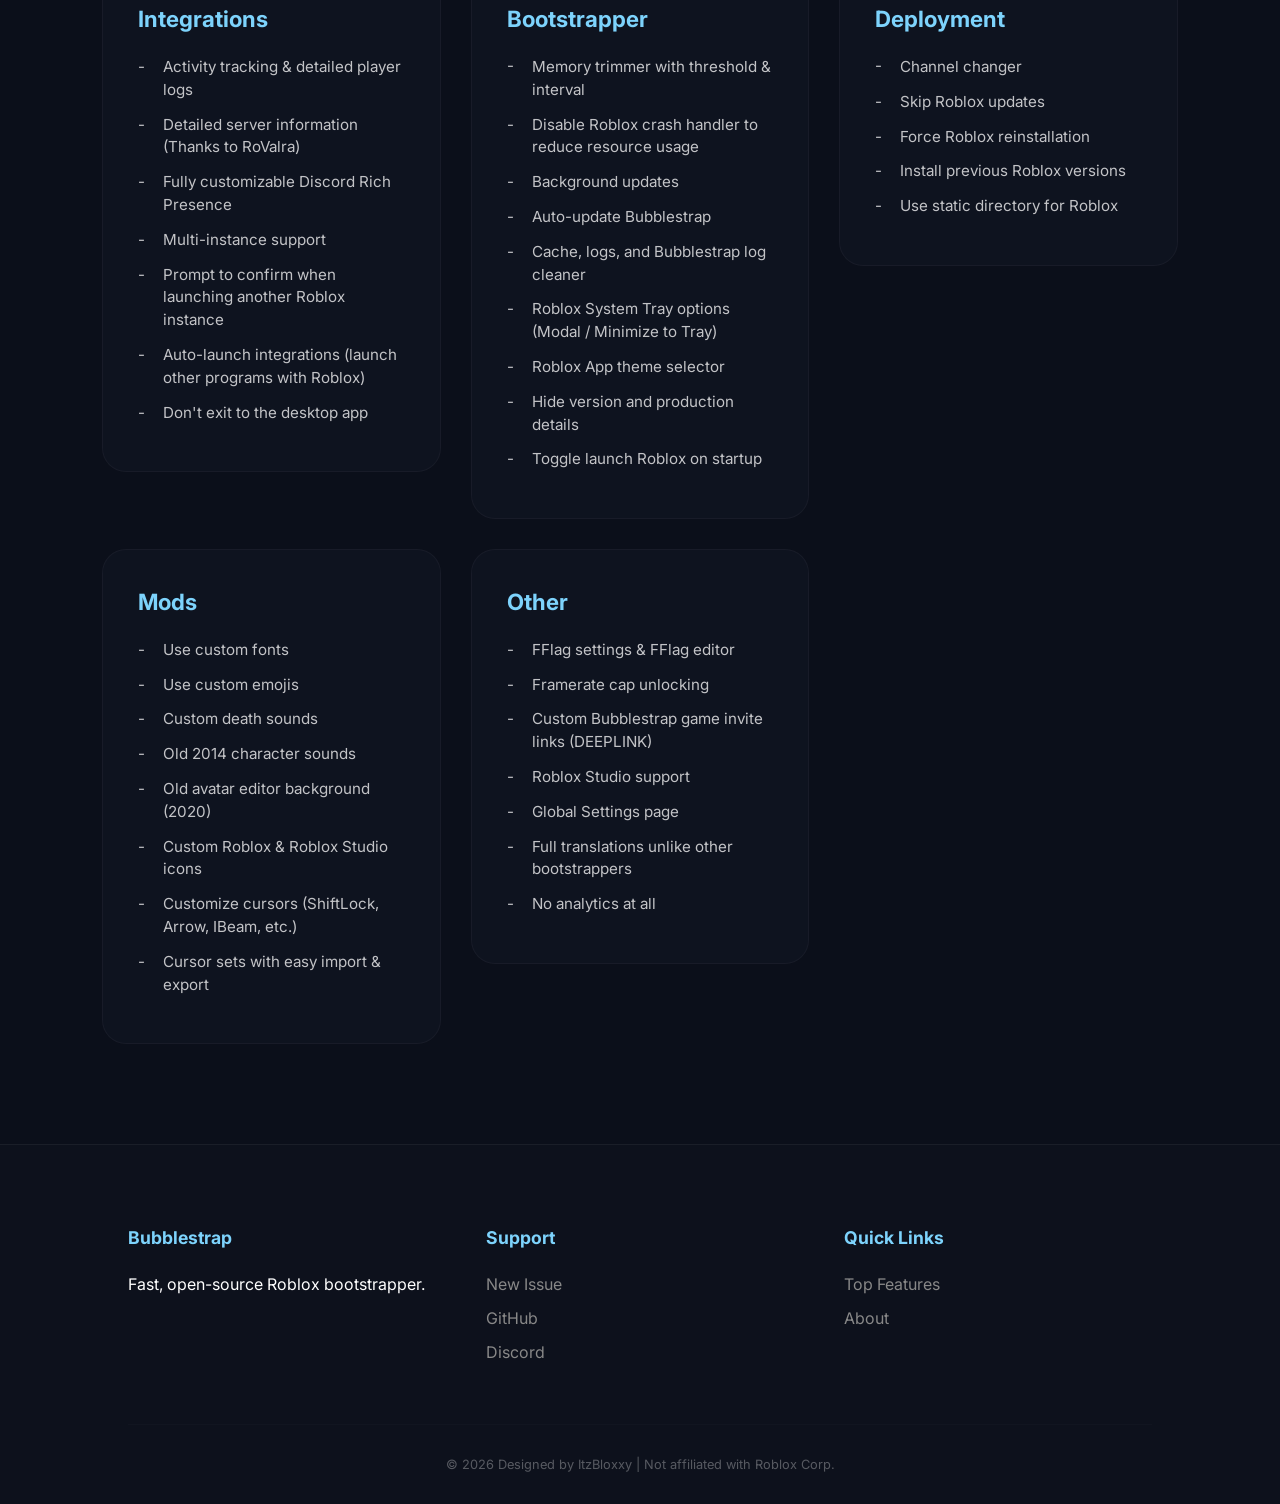
==== commit 5822b9be: "Update index.html" ====
--- a/index.html
+++ b/index.html
@@ -10,7 +10,7 @@
         content="Bubblestrap is a fast, lightweight, and customizable open-source Roblox bootstrapper fork of Fishstrap.">
 
     <meta property="og:type" content="website">
-    <meta property="og:title" content="Bubblestrap - Lightweight Roblox Bootstrapper">
+    <meta property="og:title" content="Bubblestrap">
     <meta property="og:description"
         content="An upgraded, cleaner, and faster version of Fishstrap featuring customizable Discord Rich Presence, FFlag editing, and advanced mods.">
     <meta property="og:image" content="assets/icons/website.ico">
@@ -26,6 +26,15 @@
 </head>
 
 <body>
+    <div id="join-overlay">
+        <div class="loader"></div>
+        <h1 id="join-status">Preparing to join...</h1>
+        <p style="opacity:.6;margin-bottom:20px;">Launching via Bubblestrap Protocol</p>
+        <a id="manualJoinButton" class="btn" href="#">
+            Click if not redirected
+        </a>
+    </div>
+
     <main id="main-site">
         <div class="bubble-container">
             <div class="bubble"></div>
--- a/css/style.css
+++ b/css/style.css
@@ -1,3 +1,11 @@
+:root {
+    --bg-main: #0b0f1a;
+    --bg-radial: #161b2d;
+    --primary-accent: #7dd3fc;
+    --secondary-accent: #c084fc;
+    --text-muted: #888;
+}
+
 * {
     margin: 0;
     padding: 0;
@@ -16,7 +24,7 @@
 
 body {
     font-family: 'Inter', sans-serif;
-    background: #0b0f1a;
+    background: var(--bg-main);
     color: #fff;
     overflow-x: hidden;
     line-height: 1.5;
@@ -58,7 +66,7 @@
     display: flex;
     position: fixed;
     inset: 0;
-    background: #0b0f1a;
+    background: var(--bg-main);
     z-index: 9999;
     flex-direction: column;
     justify-content: center;
@@ -68,7 +76,7 @@
 
 .loader {
     border: 4px solid rgba(255, 255, 255, 0.1);
-    border-top: 4px solid #7dd3fc;
+    border-top: 4px solid var(--primary-accent);
     border-radius: 50%;
     width: 50px;
     height: 50px;
@@ -141,7 +149,7 @@
     width: 100%;
     height: 100%;
     z-index: -1;
-    background: radial-gradient(circle at center, #161b2d 0%, #0b0f1a 100%);
+    background: radial-gradient(circle at center, var(--bg-radial) 0%, var(--bg-main) 100%);
     overflow: hidden;
     pointer-events: none;
     isolation: isolate;
@@ -234,7 +242,7 @@
     font-size: 4.5rem;
     font-weight: 800;
     letter-spacing: -2px;
-    background: linear-gradient(90deg, #7dd3fc, #c084fc);
+    background: linear-gradient(90deg, var(--primary-accent), var(--secondary-accent));
     -webkit-background-clip: text;
     background-clip: text;
     -webkit-text-fill-color: transparent;
@@ -249,8 +257,8 @@
 .btn {
     margin-top: 35px;
     padding: 15px 40px;
-    background: linear-gradient(135deg, #7dd3fc, #c084fc);
-    color: #0b0f1a;
+    background: linear-gradient(135deg, var(--primary-accent), var(--secondary-accent));
+    color: var(--bg-main);
     border-radius: 50px;
     font-weight: 700;
     display: inline-flex;
@@ -266,8 +274,6 @@
     display: flex;
     flex-direction: column;
     align-items: center;
-    content-visibility: auto;
-    contain-intrinsic-size: auto 600px;
 }
 
 h2 {
@@ -302,7 +308,7 @@
 }
 
 .feature-category h3 {
-    color: #7dd3fc;
+    color: var(--primary-accent);
     margin-bottom: 20px;
     font-size: 1.4rem;
 }
@@ -359,14 +365,14 @@
 }
 
 .footer-item h4 {
-    color: #7dd3fc;
+    color: var(--primary-accent);
     margin-bottom: 20px;
     font-size: 1.1rem;
 }
 
 .footer-item a {
     display: block;
-    color: #888;
+    color: var(--text-muted);
     margin-bottom: 10px;
     transition: color 0.3s;
 }
@@ -449,12 +455,12 @@
 
 @media (hover: hover) {
     .social-header a:hover {
-        color: #7dd3fc;
+        color: var(--primary-accent);
     }
 
     nav ul li a:hover {
         opacity: 1;
-        color: #7dd3fc;
+        color: var(--primary-accent);
     }
 
     .btn:hover {
@@ -473,7 +479,7 @@
     .social-header a:focus-visible,
     nav ul li a:focus-visible,
     .btn:focus-visible {
-        outline: 2px solid #7dd3fc;
+        outline: 2px solid var(--primary-accent);
         outline-offset: 2px;
     }
 }
@@ -496,6 +502,6 @@
 
     .loader {
         animation: none !important;
-        border-top-color: #7dd3fc;
-    }
-}
+        border-top-color: var(--primary-accent);
+    }
+}
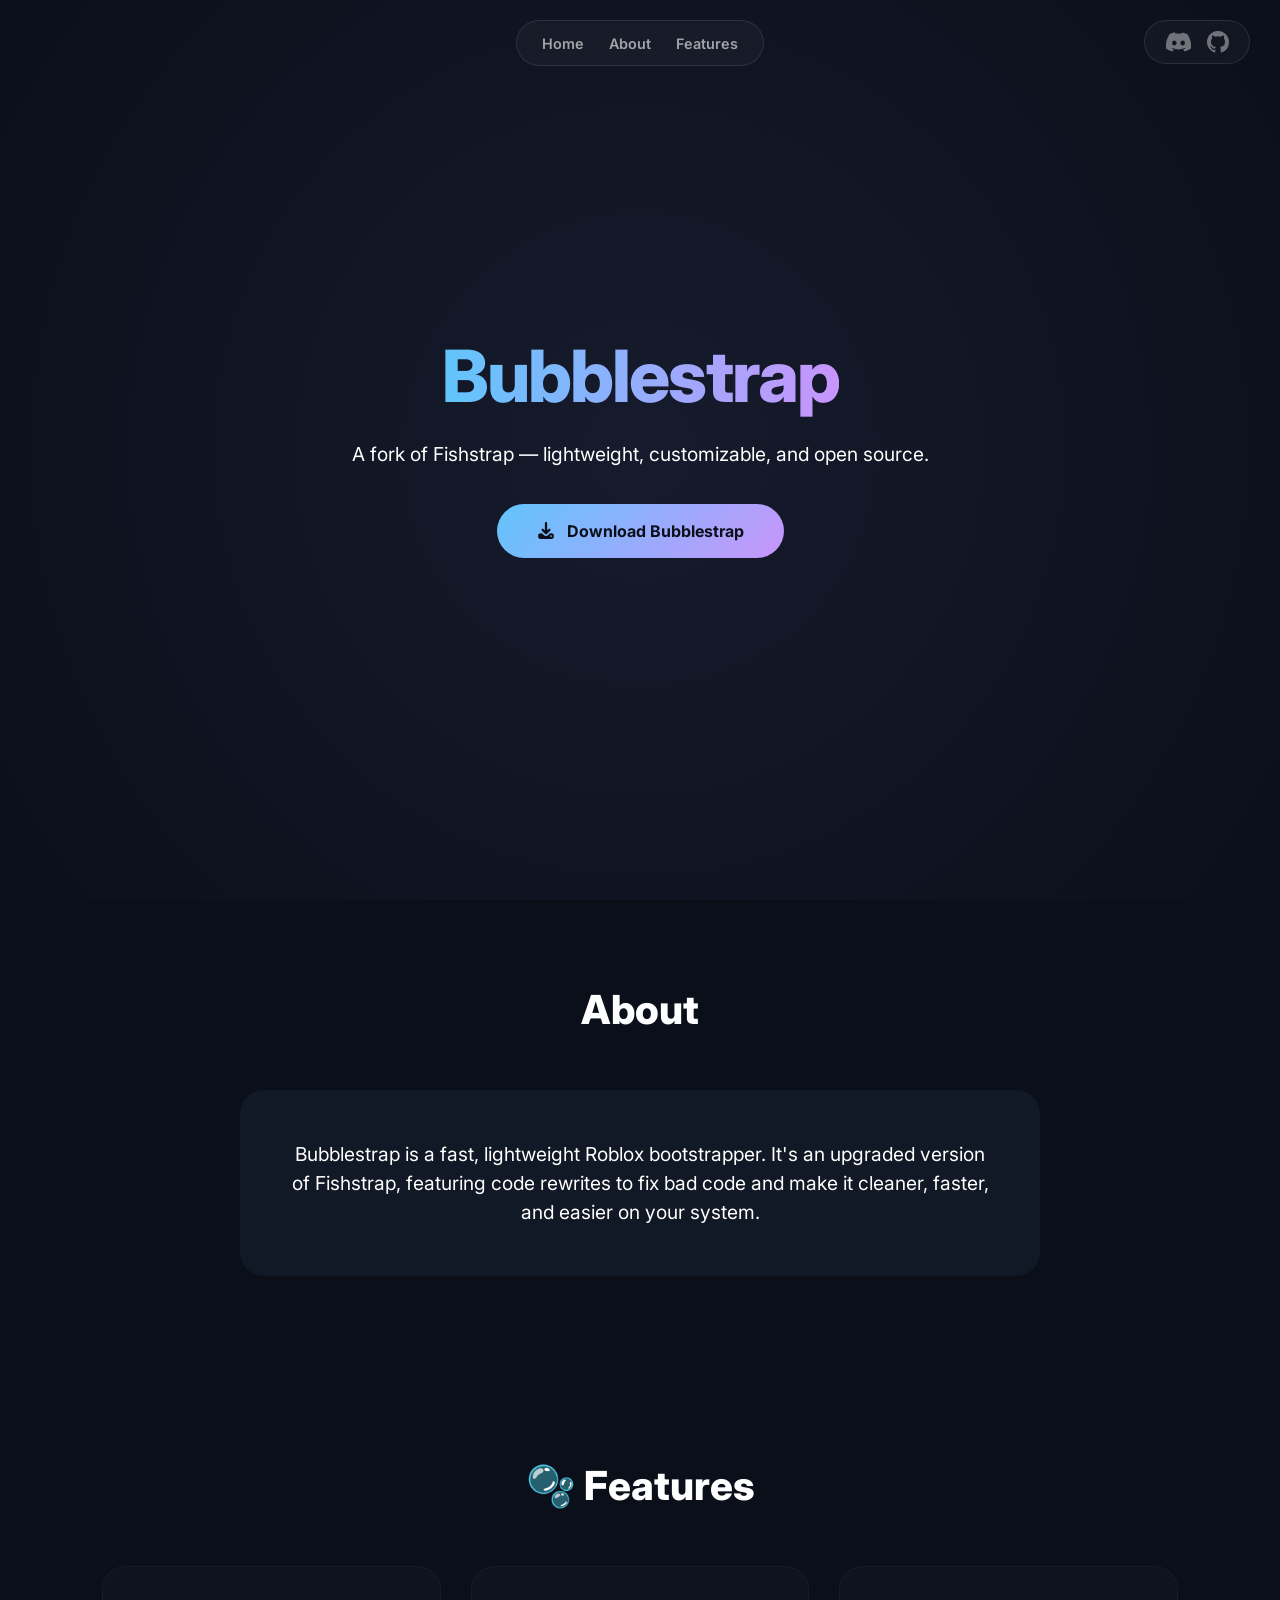
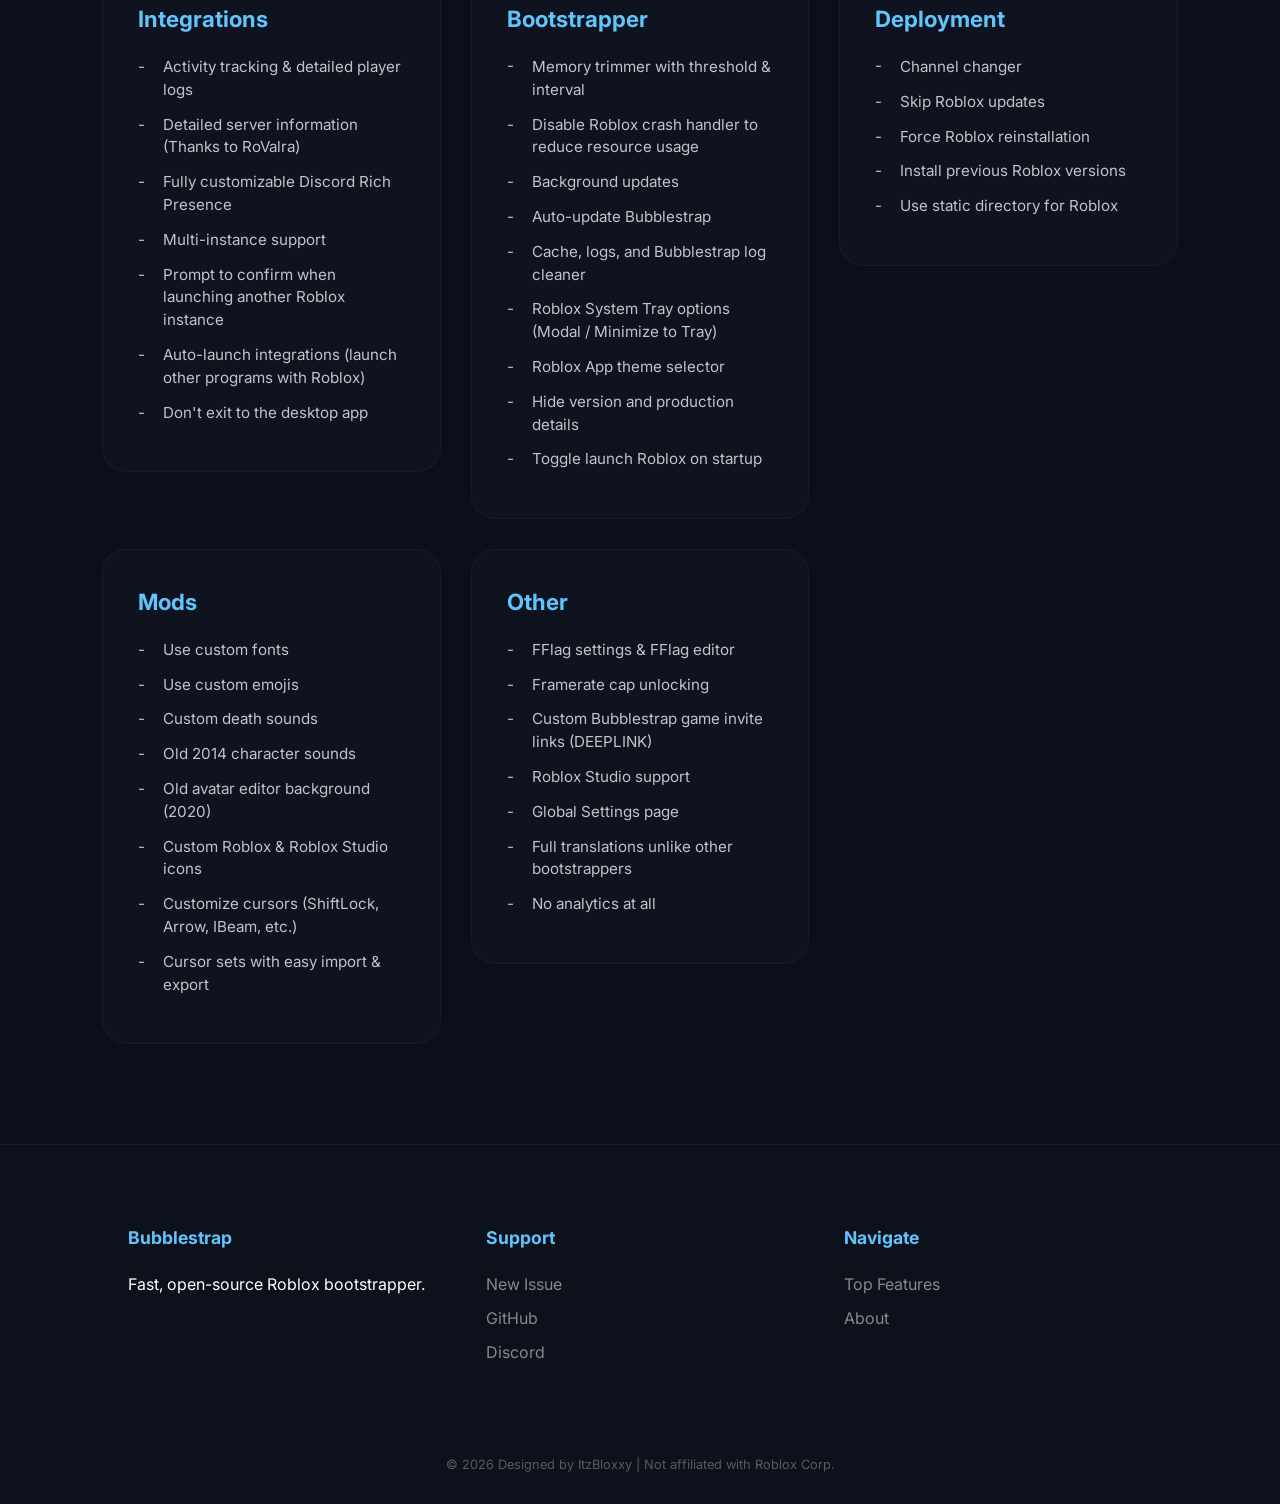
==== commit 78ce34df: "Update index.html Simplified" ====
--- a/index.html
+++ b/index.html
@@ -1,15 +1,20 @@
+<!-- TO DO LIST IN THE FUTURE:
+- Add something on the left, maybe a sidebar? where you can report bugs, and other stuff idk? wiki too
+- remove the footer grid
+-->
+
 <!DOCTYPE html>
 <html lang="en">
 
 <head>
     <meta charset="UTF-8">
+    <meta http-equiv="X-UA-Compatible" content="IE=edge">
     <meta name="viewport" content="width=device-width, initial-scale=1.0">
     <title>Bubblestrap</title>
-
+    <meta property="og:type" content="website">
     <meta name="description"
         content="Bubblestrap is a fast, lightweight, and customizable open-source Roblox bootstrapper fork of Fishstrap.">
 
-    <meta property="og:type" content="website">
     <meta property="og:title" content="Bubblestrap">
     <meta property="og:description"
         content="An upgraded, cleaner, and faster version of Fishstrap featuring customizable Discord Rich Presence, FFlag editing, and advanced mods.">
@@ -17,11 +22,9 @@
 
     <link rel="icon" type="image/x-icon" href="assets/icons/website.ico">
 
+    <link href="https://fonts.googleapis.com/css2?family=Inter:wght@400;600;700;800&display=swap" rel="stylesheet">
     <link rel="preconnect" href="https://fonts.googleapis.com">
     <link rel="preconnect" href="https://fonts.gstatic.com" crossorigin>
-    <link
-        href="https://fonts.googleapis.com/css2?family=Inter:wght@400;600;700;800&display=swap"
-        rel="stylesheet">
     <link rel="stylesheet" href="css/style.css">
 </head>
 
@@ -29,7 +32,7 @@
     <div id="join-overlay">
         <div class="loader"></div>
         <h1 id="join-status">Preparing to join...</h1>
-        <p style="opacity:.6;margin-bottom:20px;">Launching via Bubblestrap Protocol</p>
+        <p class="overlay-sub">Launching via Bubblestrap Protocol</p>
         <a id="manualJoinButton" class="btn" href="#">
             Click if not redirected
         </a>
@@ -185,7 +188,7 @@
                 </div>
 
                 <div class="footer-item">
-                    <h4>Quick Links</h4>
+                    <h4>Navigate</h4>
                     <a href="#features">Top Features</a>
                     <a href="#about">About</a>
                 </div>
--- a/css/style.css
+++ b/css/style.css
@@ -1,8 +1,8 @@
 :root {
-    --bg-main: #0b0f1a;
-    --bg-radial: #161b2d;
-    --primary-accent: #7dd3fc;
-    --secondary-accent: #c084fc;
+    --bg-main: #0B0F1A;
+    --bg-radial: #161B2D;
+    --primary-accent: #61C5FC;
+    --secondary-accent: #C895FC;
     --text-muted: #888;
 }
 
@@ -63,7 +63,7 @@
 }
 
 #join-overlay {
-    display: flex;
+    display: none;
     position: fixed;
     inset: 0;
     background: var(--bg-main);
@@ -153,7 +153,6 @@
     overflow: hidden;
     pointer-events: none;
     isolation: isolate;
-    will-change: transform;
 }
 
 .bubble {
